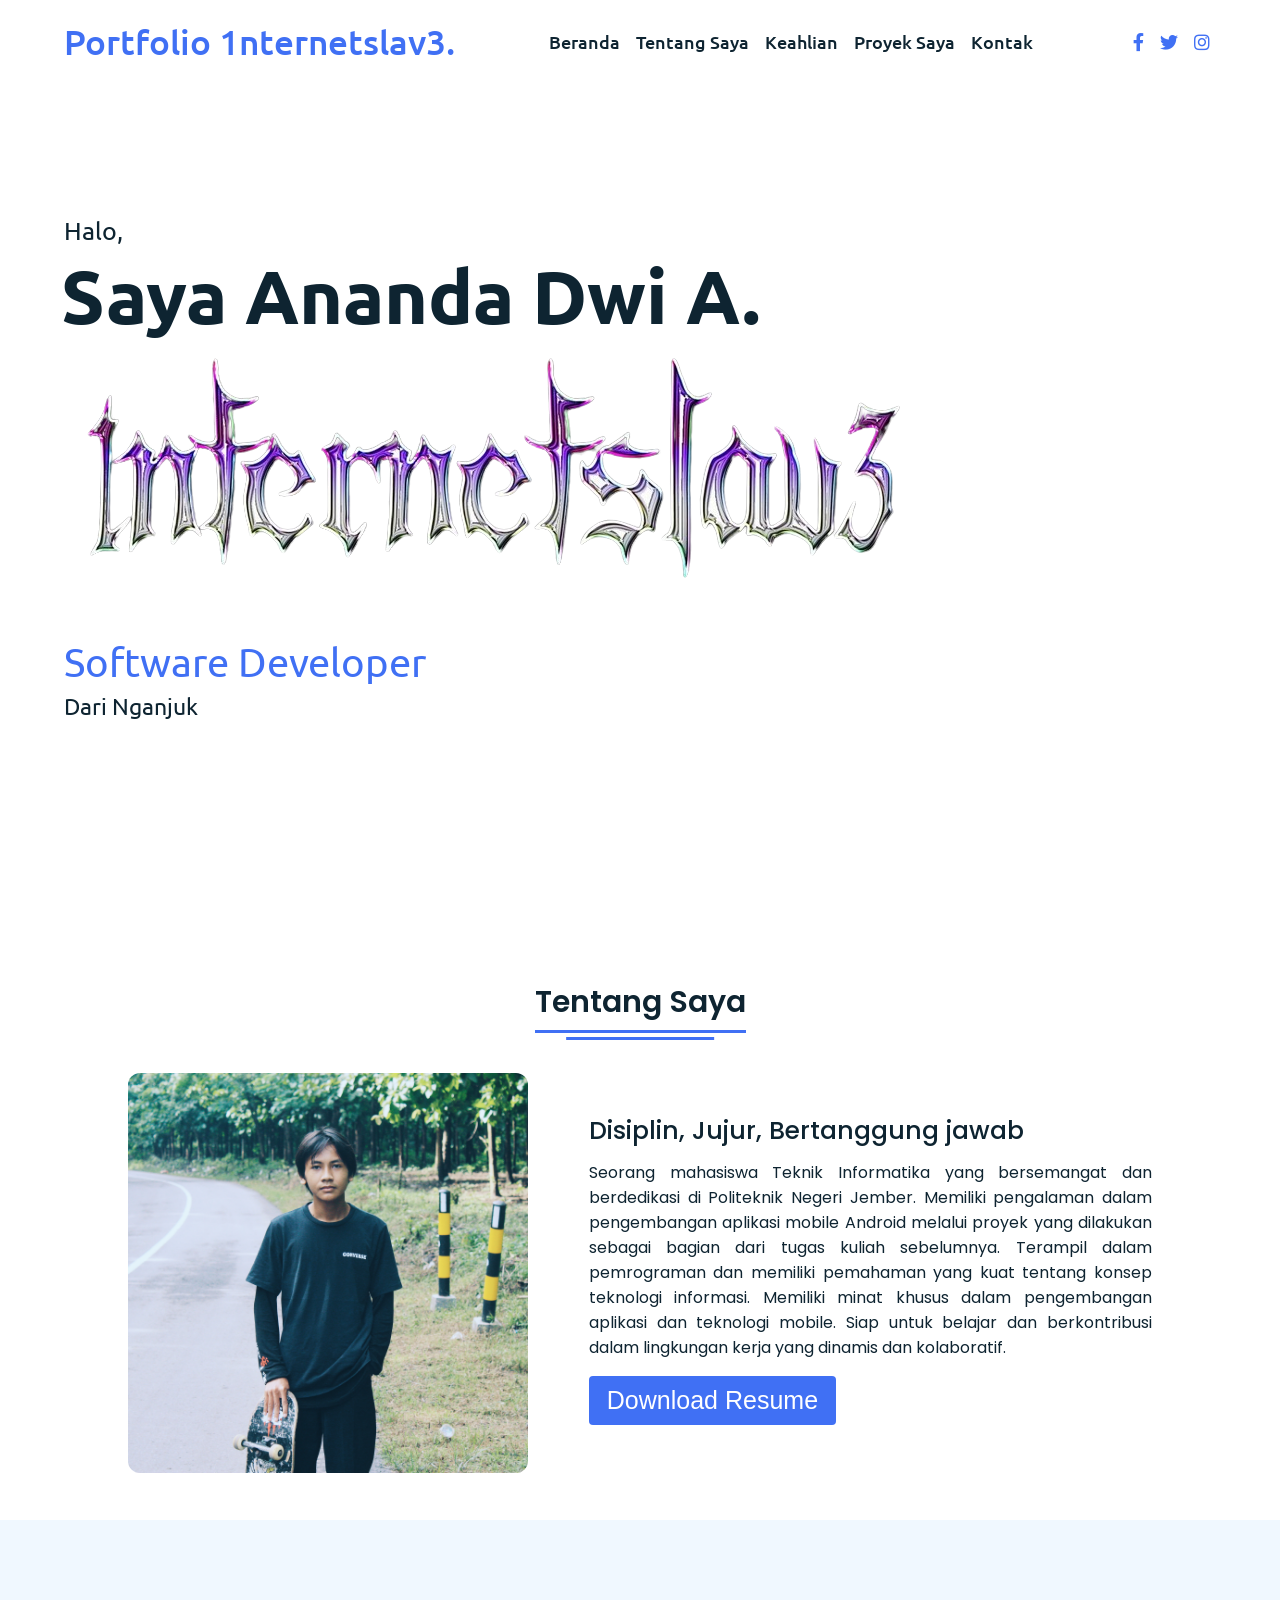
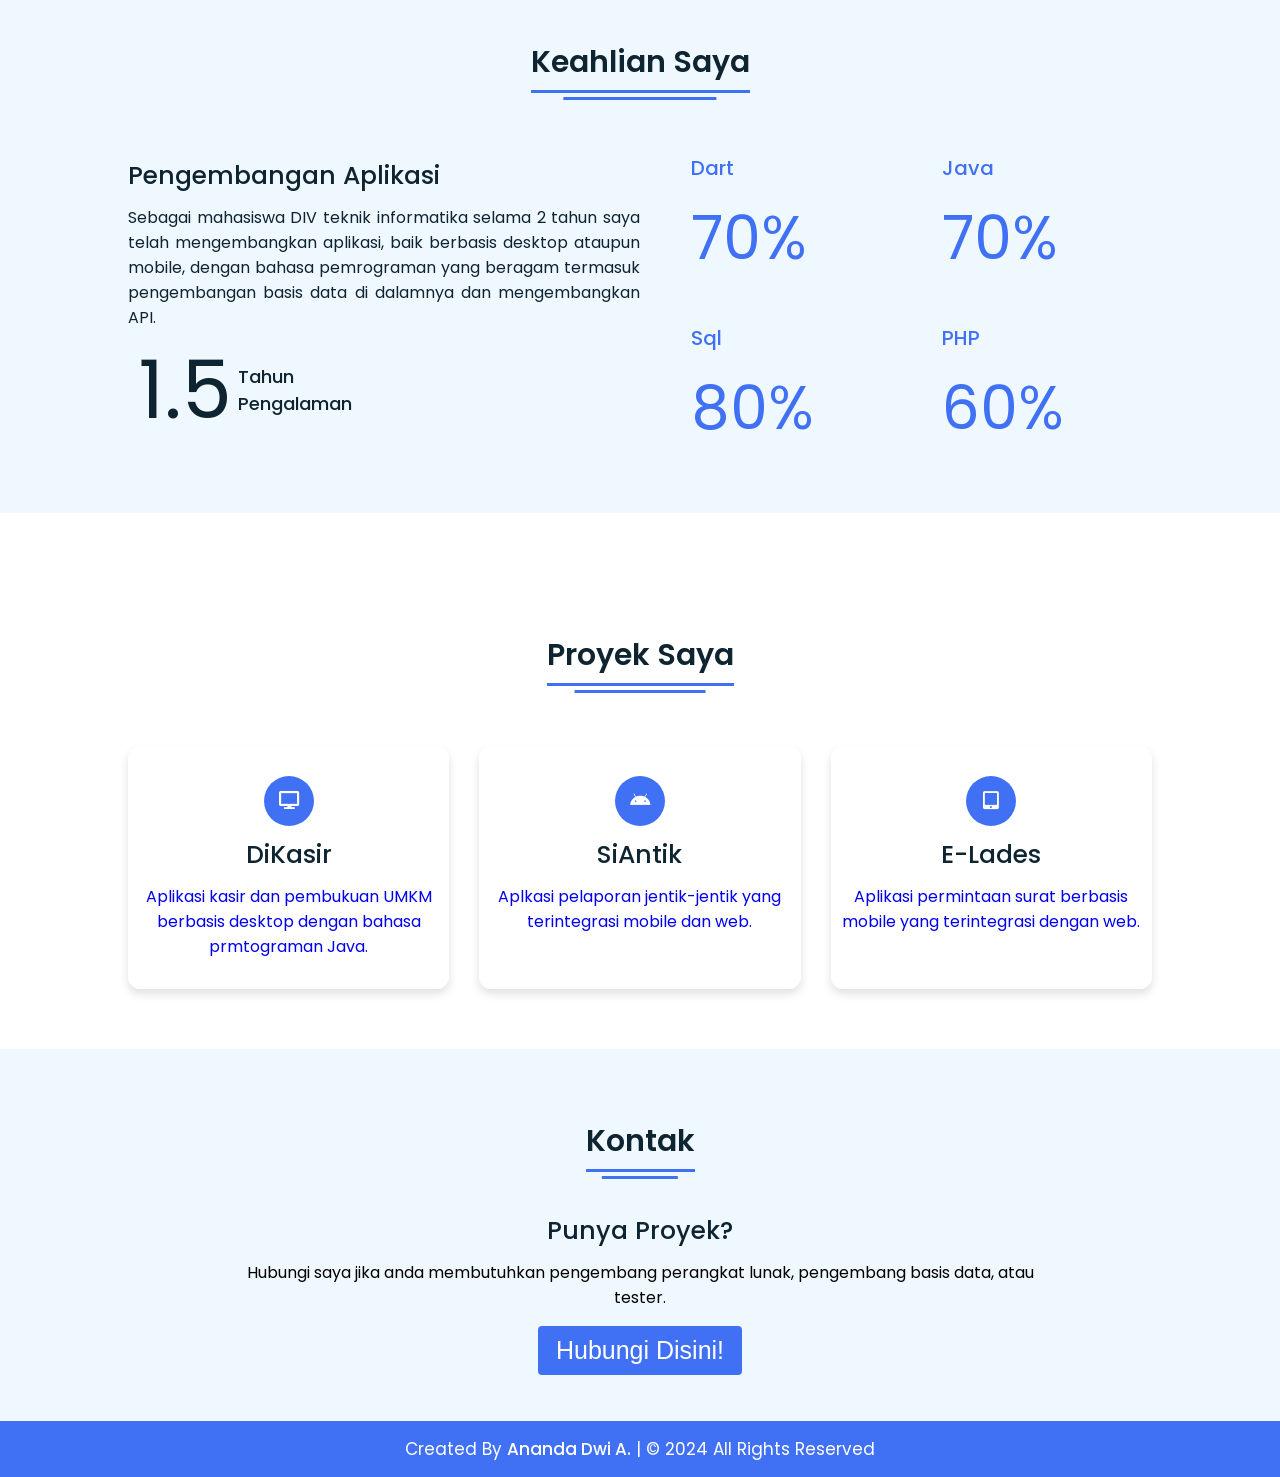
==== index.html @ 017b173c "commit awal" ====
<!DOCTYPE html>
<!-- Website - www.codingnepalweb.com -->
<html lang="en" dir="ltr">
  <head>
    <meta charset="UTF-8" />
    <title>Portofolio nanda</title>
    <link rel="stylesheet" href="style.css" />
    <!-- Fontawesome CDN Link -->
    <link
      rel="stylesheet"
      href="https://cdnjs.cloudflare.com/ajax/libs/font-awesome/5.15.2/css/all.min.css"
    />
    <meta name="viewport" content="width=device-width, initial-scale=1.0" />
  </head>
  <body>
    <!-- Move to up button -->
    <div class="scroll-button">
      <a href="#home"><i class="fas fa-arrow-up"></i></a>
    </div>
    <!-- navgaition menu -->
    <nav>
      <div class="navbar">
        <div class="logo"><a href="#">Portfolio 1nternetslav3.</a></div>
        <ul class="menu">
          <li><a href="#home">Beranda</a></li>
          <li><a href="#about">Tentang Saya</a></li>
          <li><a href="#skills">Keahlian</a></li>
          <li><a href="#services">Proyek Saya</a></li>
          <li><a href="#contact">Kontak</a></li>
          <div class="cancel-btn">
            <i class="fas fa-times"></i>
          </div>
        </ul>
        <div class="media-icons">
          <a href="https://www.facebook.com/profile.php?id=100012765873705"
            ><i class="fab fa-facebook-f"></i
          ></a>
          <a href="https://x.com/1nternetslav3?t=6X2FauKjSLf8XesK9tdbXQ&s=09"
            ><i class="fab fa-twitter"></i
          ></a>
          <a href="https://www.instagram.com/1nternetslav3/"
            ><i class="fab fa-instagram"></i
          ></a>
        </div>
      </div>
      <div class="menu-btn">
        <i class="fas fa-bars"></i>
      </div>
    </nav>

    <!-- Home Section Start -->
    <section class="home" id="home">
      <div class="home-content">
        <div class="text">
          <div class="text-one">Halo,</div>
          <div class="text-two">Saya Ananda Dwi A.</div>

          <div class="right1">
            <img src="logo.png" alt="" />
          </div>

          <div class="text-three">Software Developer</div>
          <div class="text-four">Dari Nganjuk</div>
        </div>
        <!-- <div class="button">
          <button><a href="#contact"></a> Kontak Saya</button>
        </div> -->
      </div>
    </section>

    <!-- About Section Start -->
    <section class="about" id="about">
      <div class="content">
        <div class="title"><span>Tentang Saya</span></div>
        <div class="about-details">
          <div class="left">
            <img src="foto.jpg" alt="" />
          </div>
          <div class="right">
            <div class="topic">Disiplin, Jujur, Bertanggung jawab</div>
            <p>
              Seorang mahasiswa Teknik Informatika yang bersemangat dan
              berdedikasi di Politeknik Negeri Jember. Memiliki pengalaman dalam
              pengembangan aplikasi mobile Android melalui proyek yang dilakukan
              sebagai bagian dari tugas kuliah sebelumnya. Terampil dalam
              pemrograman dan memiliki pemahaman yang kuat tentang konsep
              teknologi informasi. Memiliki minat khusus dalam pengembangan
              aplikasi dan teknologi mobile. Siap untuk belajar dan
              berkontribusi dalam lingkungan kerja yang dinamis dan kolaboratif.
            </p>
            <div class="button">
              <a href="https://drive.google.com/file/d/16pSQkwzEPmKwWg3TVnpODk_J-hw-pzIH/view?usp=drive_link" target="_blank"><button>Download Resume</button></a>
            </div>           
          </div>
        </div>
      </div>
    </section>

    <!-- My Skill Section Start -->
    <!-- Section Tag and Other Div will same where we need to put same CSS -->
    <section class="skills" id="skills">
      <div class="content">
        <div class="title"><span>Keahlian Saya</span></div>
        <div class="skills-details">
          <div class="text">
            <div class="topic">Pengembangan Aplikasi</div>
            <p>
              Sebagai mahasiswa DIV teknik informatika selama 2 tahun saya telah
              mengembangkan aplikasi, baik berbasis desktop ataupun mobile,
              dengan bahasa pemrograman yang beragam termasuk pengembangan basis
              data di dalamnya dan mengembangkan API.
            </p>
            <div class="experience">
              <div class="num">1.5</div>
              <div class="exp">
                Tahun <br />
                Pengalaman
              </div>
            </div>
          </div>
          <div class="boxes">
            <div class="box">
              <div class="topic">Dart</div>
              <div class="per">70%</div>
            </div>
            <div class="box">
              <div class="topic">Java</div>
              <div class="per">70%</div>
            </div>
            <div class="box">
              <div class="topic">Sql</div>
              <div class="per">80%</div>
            </div>
            <div class="box">
              <div class="topic">PHP</div>
              <div class="per">60%</div>
            </div>
          </div>
        </div>
      </div>
    </section>

    <!-- My Services Section Start -->
    <section class="services" id="services">
      <div class="content">
        <div class="title"><span>Proyek Saya</span></div>
        <div class="boxes">
          <div class="box">
            <a href="https://github.com/nand999/DiKasir" target="_blank">
            <div class="icon">
              <i class="fas fa-desktop"></i>
            </div>
            <div class="topic">DiKasir</div>
            <p>
              Aplikasi kasir dan pembukuan UMKM berbasis desktop dengan bahasa
              prmtograman Java.
            </p>
          </a>
          </div>
          <div class="box">
            <a href="https://github.com/nand999/SiAntik" target="_blank">
            <div class="icon">
              <i class="fab fa-android"></i>
            </div>
            <div class="topic">SiAntik</div>
            <p>
              Aplkasi pelaporan jentik-jentik yang terintegrasi mobile dan web.
            </p>
          </a>
          </div>
          <div class="box">
            <a href="https://github.com/nand999/Elades" target="_blank">
              <div class="icon">
                <i class="fas fa-tablet-alt"></i>
              </div>
              <div class="topic">E-Lades</div>
              <p>
                Aplikasi permintaan surat berbasis mobile yang terintegrasi dengan
                web.
              </p>
            </a>
          </div>
        </div>
      </div>
    </section>
    

    <!-- Contact Me section Start -->
    <section class="contact" id="contact">
      <div class="content">
        <div class="title"><span>Kontak</span></div>
        <div class="text">
          <div class="topic">Punya Proyek?</div>
          <p>
           Hubungi saya jika anda membutuhkan pengembang perangkat lunak, pengembang basis data, atau tester. 
          </p>
          <div class="button">
            <a href="https://wa.link/zq28gb" target="_blank"><button>Hubungi Disini!</button></a>
          </div>
          
        </div>
      </div>
    </section>

    <!-- Footer Section Start -->
    <footer>
      <div class="text">
        <span
          >Created By <a href="#">Ananda Dwi A.</a> | &#169; 2024 All Rights
          Reserved</span
        >
      </div>
    </footer>

    <script src="script.js"></script>
  </body>
</html>
---- style.css ----
/* Google Font CDN Link */
@import url('https://fonts.googleapis.com/css2?family=Poppins:wght@400;500;600;700&family=Ubuntu:wght@400;500;700&display=swap');
*{
  margin: 0;
  padding: 0;
  box-sizing: border-box;
  text-decoration: none;
  scroll-behavior: smooth;
}

/* Custom Scroll Bar CSS */
::-webkit-scrollbar {
    width: 10px;
}
::-webkit-scrollbar-track {
    background: #f1f1f1;
}
::-webkit-scrollbar-thumb {
    background: #6e93f7;
    border-radius: 12px;
    transition: all 0.3s ease;
}

::-webkit-scrollbar-thumb:hover {
    background: #4070f4;
}
/* navbar styling */
nav{
  position: fixed;
  width: 100%;
  padding: 20px 0;
  z-index: 998;
  transition: all 0.3s ease;
  font-family: 'Ubuntu', sans-serif;
}
nav.sticky{
  background: #4070f4;
  padding: 13px 0;
}
nav .navbar{
  width: 90%;
  display: flex;
  justify-content: space-between;
  align-items: center;
  margin: auto;
}
nav .navbar .logo a{
  font-weight: 500;
  font-size: 35px;
  color: #4070f4;
}
nav.sticky .navbar .logo a{
  color: #fff;
}
nav .navbar .menu{
  display: flex;
  position: relative;
}
nav .navbar .menu li{
  list-style: none;
  margin: 0 8px;
}
.navbar .menu a{
  font-size: 18px;
  font-weight: 500;
  color: #0E2431;
  padding: 6px 0;
  transition: all 0.4s ease;
}
.navbar .menu a:hover{
  color: #4070f4;
}
nav.sticky .menu a{
  color: #FFF;
}
nav.sticky .menu a:hover{
  color: #0E2431;
}
.navbar .media-icons a{
  color: #4070f4;
  font-size: 18px;
  margin: 0 6px;
}
nav.sticky .media-icons a{
  color: #FFF;
}

/* Side Navigation Menu Button CSS */
nav .menu-btn,
.navbar .menu .cancel-btn{
  position: absolute;
  color: #fff;
  right: 30px;
  top: 20px;
  font-size: 20px;
  cursor: pointer;
  transition: all 0.3s ease;
  display: none;
}
nav .menu-btn{
  color: #4070f4;
}
nav.sticky .menu-btn{
  color: #FFF;
}
.navbar .menu .menu-btn{
  color: #fff;
}

/* home section styling */
.home{
  height: 100vh;
  width: 100%;
  background: url("images/background.png") no-repeat;
  background-size: cover;
  background-position: center;
  background-attachment: fixed;
  font-family: 'Ubuntu', sans-serif;
}
.home .home-content{
  width: 90%;
  height: 100%;
  margin: auto;
  display: flex;
  flex-direction: column;
  justify-content: center;
}
.home .text-one{
  font-size: 25px;
  color: #0E2431;
}
.home .text-two{
  color: #0E2431;
  font-size: 75px;
  font-weight: 600;
  margin-left: -3px;
}
.home .text-three{
  font-size: 40px;
  margin: 5px 0;
  color: #4070f4;
}
.home .text-four{
  font-size: 23px;
  margin: 5px 0;
  color: #0E2431;
}
.home .button{
  margin: 14px 0;
}
.home .button button{
  outline: none;
  padding: 8px 16px;
  border-radius: 6px;
  font-size: 25px;
  font-weight: 400;
  background: #4070f4;
  color: #fff;
  cursor: pointer;
  border: 2px solid transparent;
  transition: all 0.4s ease;
}
.home .button button:hover{
  border-color: #4070f4;
  background-color: #fff;
  color: #4070f4;
}


/* About Section Styling */
/* Those Elements Where We Have Apply Same CSS,
 I'm Selecting Directly 'Section Tag' and 'Class'  */
section{
  padding-top: 40px;
}
section .content{
  width: 80%;
  margin: 40px auto;
  font-family: 'Poppins', sans-serif;
}
.about .about-details{
  display: flex;
  justify-content: space-between;
  align-items: center;
}
section .title{
  display: flex;
  justify-content: center;
  margin-bottom: 40px;
}
section .title span{
  color: #0E2431;
  font-size: 30px;
  font-weight: 600;
  position: relative;
  padding-bottom: 8px;
}
section .title span::before,
section .title span::after{
  content: '';
  position: absolute;
  height: 3px;
  width: 100%;
  background: #4070f4;
  left: 0;
  bottom: 0;
}
section .title span::after{
  bottom: -7px;
  width: 70%;
  left: 50%;
  transform: translateX(-50%);
}
.about .about-details .left{
  width: 45%;
}
.about .left img{
  height: 400px;
  width: 400px;
  object-fit: cover;
  border-radius: 12px;
}
.about-details .right{
  width: 55%;
}
section  .topic{
  color: #0E2431;
  font-size: 25px;
  font-weight: 500;
  margin-bottom: 10px;
}
.about-details .right p{
  text-align: justify;
  color: #0E2431;
}
section .button{
  margin: 16px 0;
}
section .button button{
  outline: none;
  padding: 8px 16px;
  border-radius: 4px;
  font-size: 25px;
  font-weight: 400;
  background: #4070f4;
  color: #fff;
  border: 2px solid transparent;
  cursor: pointer;
  transition: all 0.4s ease;
}
section .button button:hover{
  border-color: #4070f4;
  background-color: #fff;
  color: #4070f4;
}

 /* My Skills CSS */
 .skills{
   background: #F0F8FF;
 }
 .skills .content{
   padding: 40px 0;
 }
 .skills .skills-details{
   display: flex;
   justify-content: space-between;
   align-items: center;
 }
 .skills-details .text{
   width: 50%;
 }
 .skills-details p{
   color: #0E2431;
   text-align: justify;
 }
.skills .skills-details .experience{
  display: flex;
  align-items: center;
  margin: 0 10px;
}
.skills-details .experience .num{
  color: #0E2431;
  font-size: 80px;
}
.skills-details .experience .exp{
  color: #0E2431;
  margin-left: 20px;
  font-size: 18px;
  font-weight: 500;
  margin: 0 6px;
}
.skills-details .boxes{
  width: 45%;
  display: flex;
  flex-wrap: wrap;
  justify-content: space-between;
}
.skills-details .box{
  width: calc(100% / 2 - 20px);
  margin: 20px 0;
}
.skills-details .boxes .topic{
  font-size: 20px;
  color: #4070f4;
}
.skills-details .boxes .per{
  font-size: 60px;
  color: #4070f4;
}

/* My Services CSS */
.services .boxes{
  display: flex;
  flex-wrap: wrap;
  justify-content: space-between;
}
.services .boxes .box{
  margin: 20px 0;
  width: calc(100% / 3 - 20px);
  text-align: center;
  border-radius: 12px;
  padding: 30px 10px;
  box-shadow: 0 5px 10px rgba(0, 0, 0, 0.12);
  cursor: default;
  transition: all 0.4s ease;
}
.services .boxes .box:hover{
  background: #4070f4;
  color: #fff;
}
.services .boxes .box .icon{
  height: 50px;
  width: 50px;
  background: #4070f4;
  border-radius: 50%;
  text-align: center;
  line-height: 50px;
  font-size: 18px;
  color: #fff;
  margin: 0 auto 10px auto;
  transition: all 0.4s ease;
}
.boxes .box:hover .icon{
  background-color: #fff;
  color: #4070f4;
}
.services .boxes .box:hover .topic,
.services .boxes .box:hover p{
  color: #0E2431;
  transition: all 0.4s ease;
}
.services .boxes .box:hover .topic,
.services .boxes .box:hover p{
  color: #fff;
}
/* Contact Me CSS */
.contact{
  background: #F0F8FF;
}
.contact .content{
  margin: 0 auto;
  padding: 30px 0;
}
.contact .text{
  width: 80%;
  text-align: center;
  margin: auto;
}

/* Footer CSS */
footer{
  background: #4070f4;
  padding: 15px 0;
  text-align: center;
  font-family: 'Poppins', sans-serif;
}
footer .text span{
  font-size: 17px;
  font-weight: 400;
  color: #fff;
}
footer .text span a{
  font-weight: 500;
  color: #FFF;
}
footer .text span a:hover{
  text-decoration: underline;
}
/* Scroll TO Top Button CSS */
.scroll-button a{
  position: fixed;
  bottom: 20px;
  right: 20px;
  color: #fff;
  background: #4070f4;
  padding: 7px 12px;;
  font-size: 18px;
  border-radius: 6px;
  box-shadow: rgba(0, 0, 0, 0.15);
  display: none;
}

/* Responsive Media Query */
@media (max-width: 1190px) {
  section .content{
    width: 85%;
  }
}
@media (max-width: 1000px) {
  .about .about-details{
    justify-content: center;
    flex-direction: column;
  }
  .about .about-details .left{
    display: flex;
    justify-content: center;
    width: 100%;
  }
  .about-details .right{
    width: 90%;
    margin: 40px 0;
  }
  .services .boxes .box{
    margin: 20px 0;
    width: calc(100% / 2 - 20px);
  }
}
@media (max-width: 900px) {
  .about .left img{
    height: 350px;
    width: 350px;
  }
}

@media (max-width: 750px) {
  nav .navbar{
    width: 90%;
  }
  nav .navbar .menu{
    position: fixed;
    left: -100%;
    top: 0;
    background: #0E2431;
    height: 100vh;
    max-width: 400px;
    width: 100%;
    padding-top: 60px;
    flex-direction: column;
    align-items: center;
    transition: all 0.5s ease;
  }
  .navbar.active .menu{
    left: 0;
  }
  nav .navbar .menu a{
    font-size: 23px;
    display: block;
    color: #fff;
    margin: 10px 0;
  }
  nav.sticky .menu a:hover{
    color: #4070f4;
  }
  nav .navbar .media-icons{
    display: none;
  }
  nav .menu-btn,
  .navbar .menu .cancel-btn{
    display: block;
  }
  .home .text-two{
    font-size: 65px;
  }
  .home .text-three{
    font-size: 35px;
  }
  .skills .skills-details{
    align-items: center;
    justify-content: center;
    flex-direction: column;
  }
  .skills-details .text{
    width: 100%;
    margin-bottom: 50px;
  }
  .skills-details .boxes{
    justify-content: center;
    align-items: center;
    width: 100%;
  }
  .services .boxes .box{
    margin: 20px 0;
    width: 100%;
  }
  .contact .text{
    width: 100%;
}
}

@media (max-width: 500px){
  .home .text-two{
    font-size: 55px;
  }
  .home .text-three{
    font-size: 33px;
  }
  .skills-details .boxes .per{
    font-size: 50px;
    color: #4070f4;
  }
}
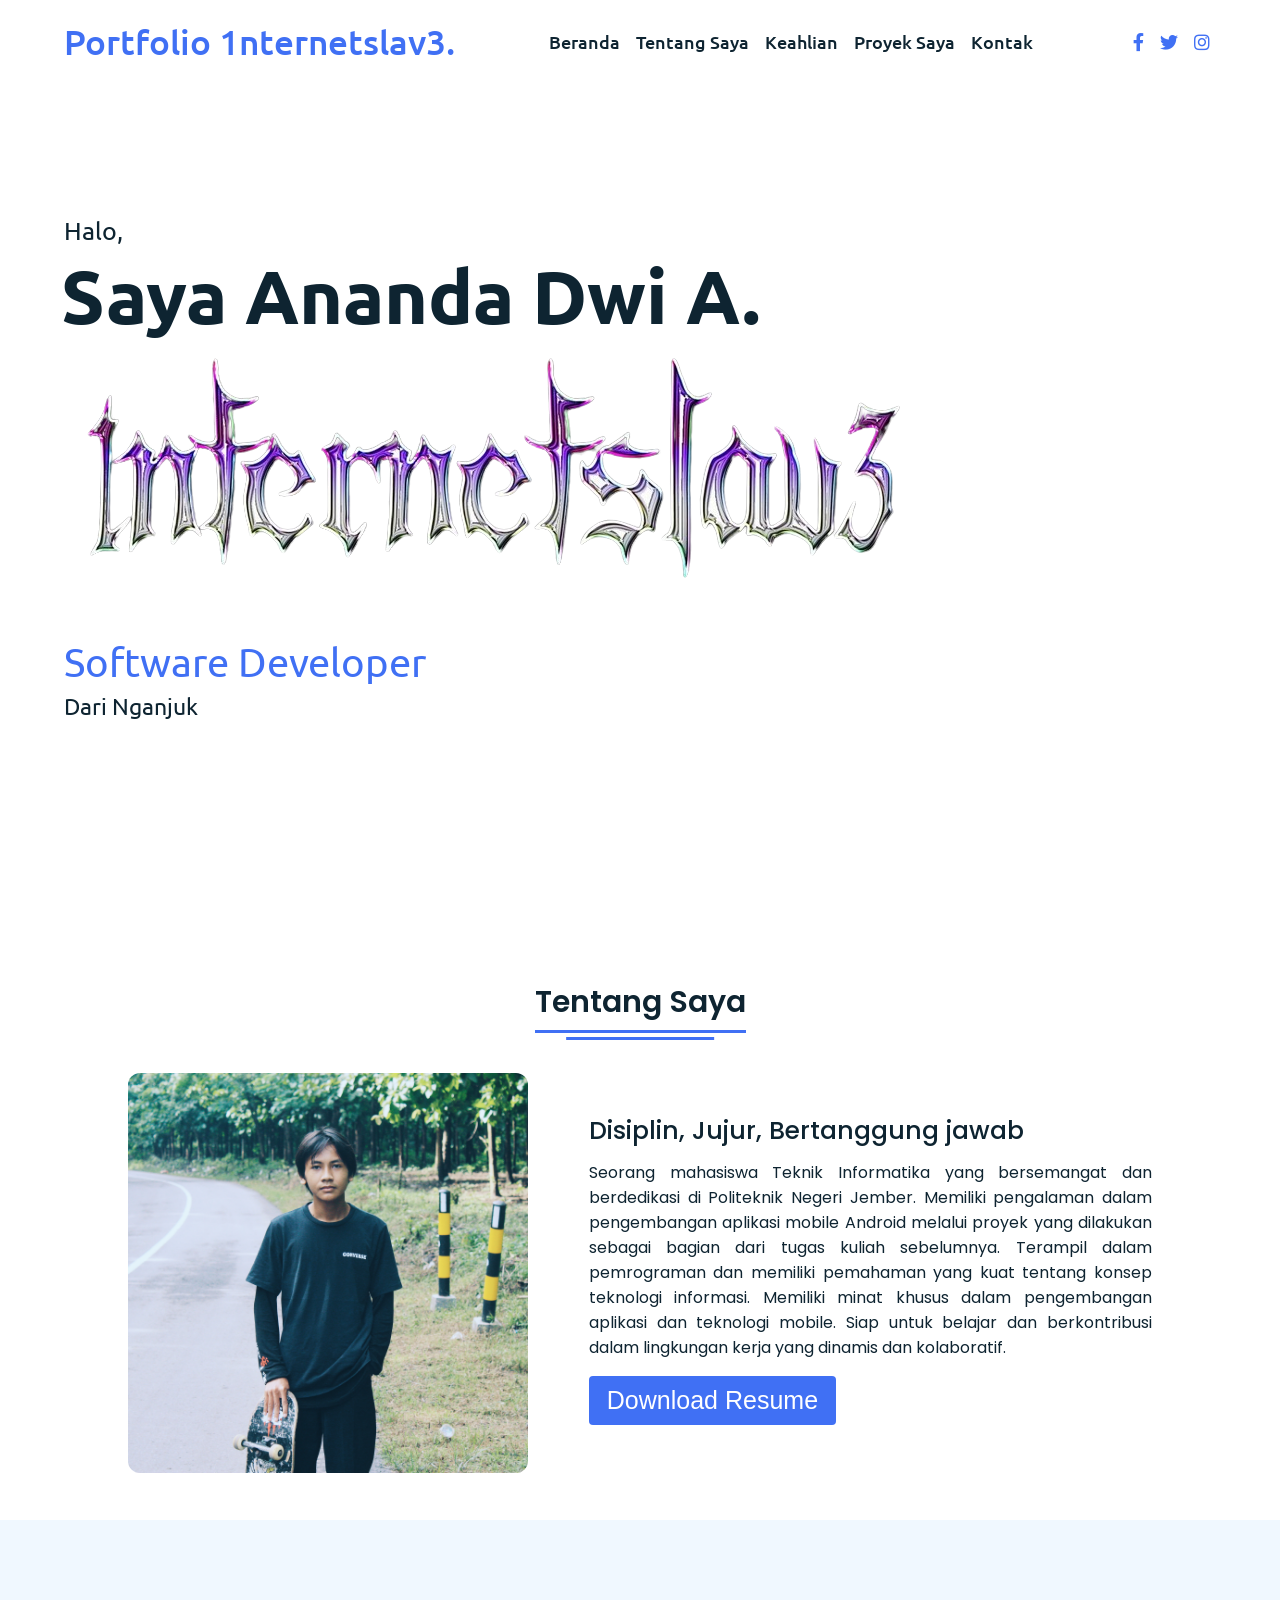
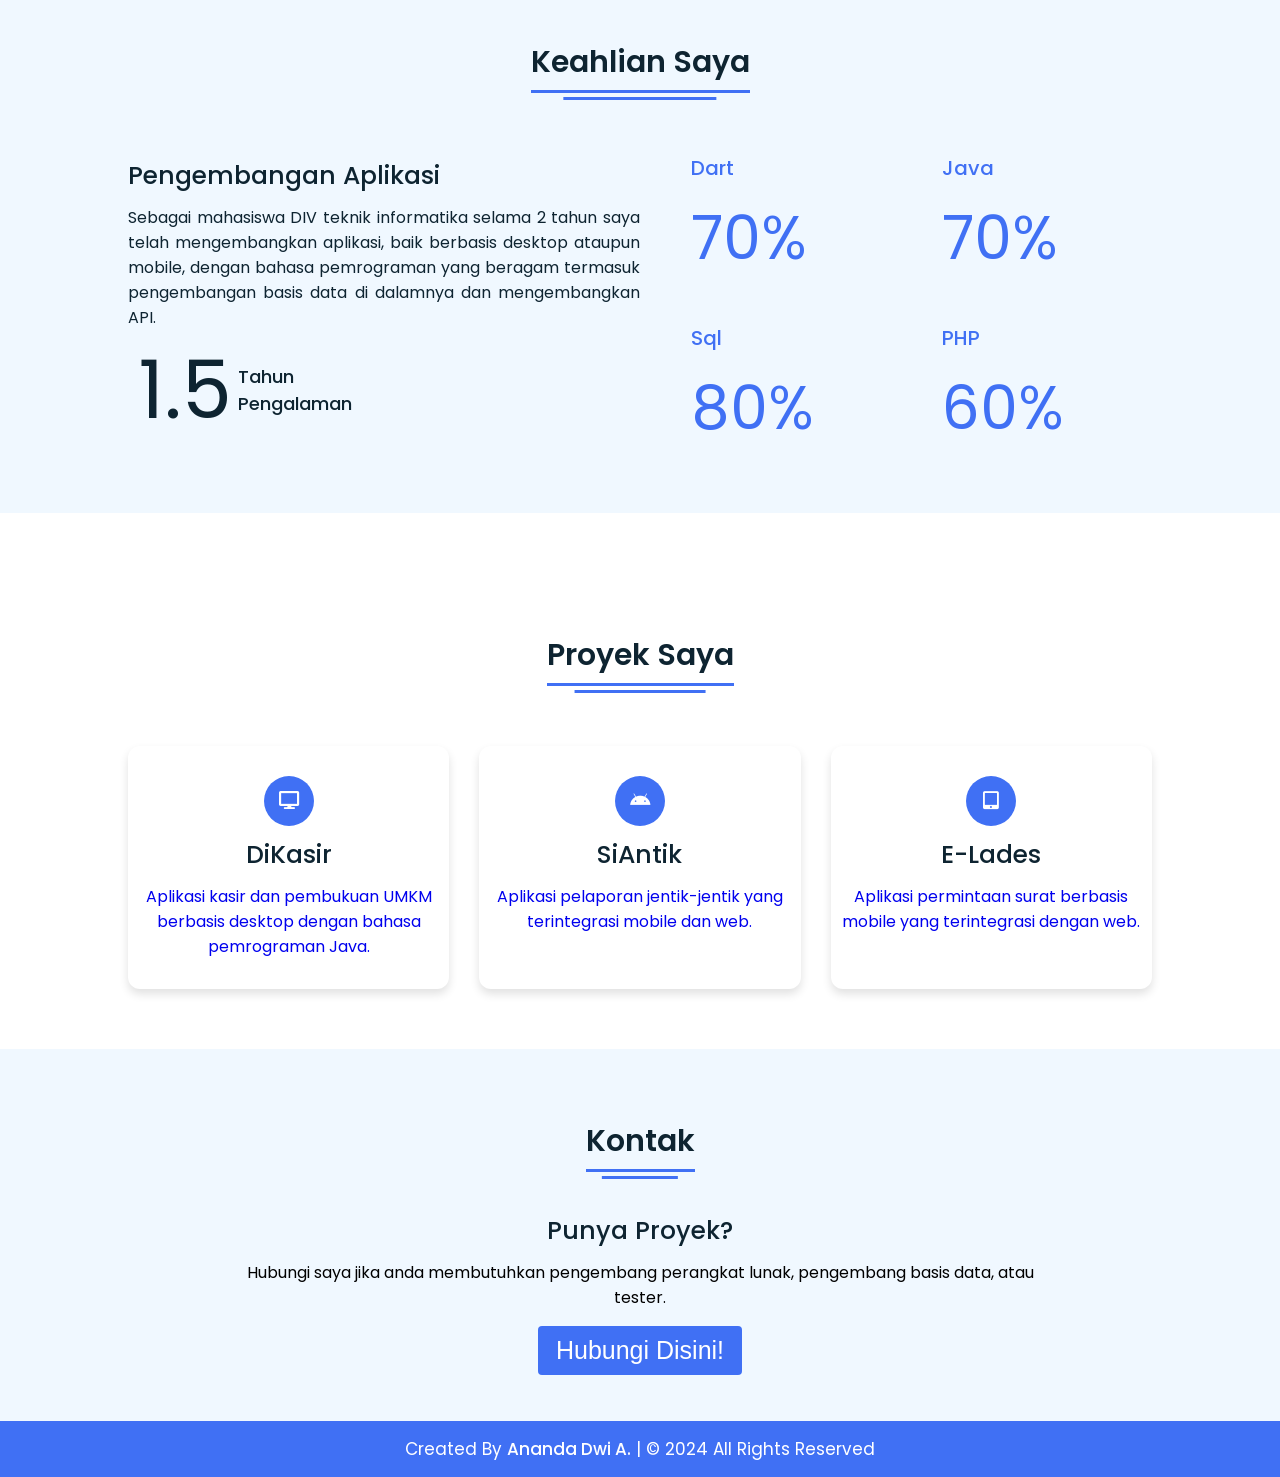
==== commit 422b3296: "revisi typo" ====
--- a/index.html
+++ b/index.html
@@ -11,6 +11,13 @@
       href="https://cdnjs.cloudflare.com/ajax/libs/font-awesome/5.15.2/css/all.min.css"
     />
     <meta name="viewport" content="width=device-width, initial-scale=1.0" />
+    <style>
+      /* Tambahkan properti CSS untuk membuat gambar responsif */
+      img {
+        max-width: 100%;
+        height: auto;
+      }
+    </style>
   </head>
   <body>
     <!-- Move to up button -->
@@ -153,7 +160,7 @@
             <div class="topic">DiKasir</div>
             <p>
               Aplikasi kasir dan pembukuan UMKM berbasis desktop dengan bahasa
-              prmtograman Java.
+              pemrograman Java.
             </p>
           </a>
           </div>
@@ -164,7 +171,7 @@
             </div>
             <div class="topic">SiAntik</div>
             <p>
-              Aplkasi pelaporan jentik-jentik yang terintegrasi mobile dan web.
+              Aplikasi pelaporan jentik-jentik yang terintegrasi mobile dan web.
             </p>
           </a>
           </div>
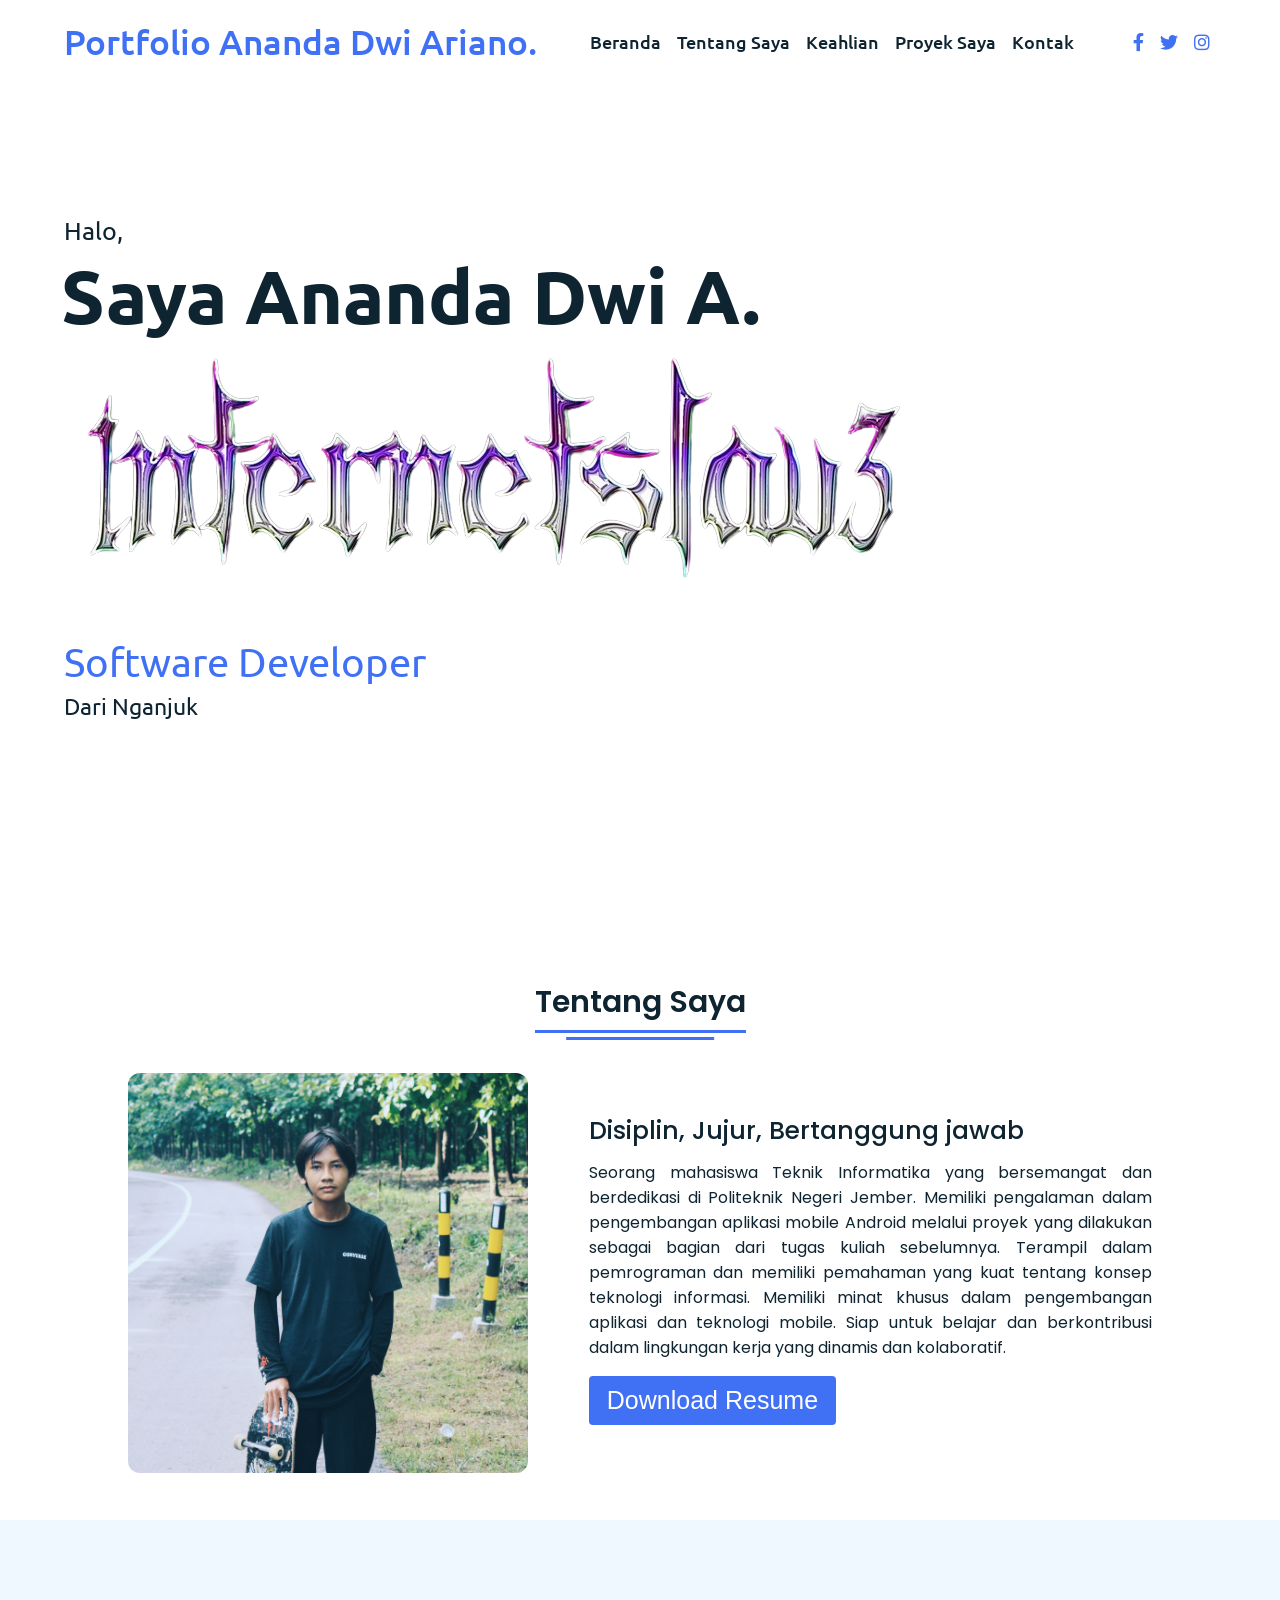
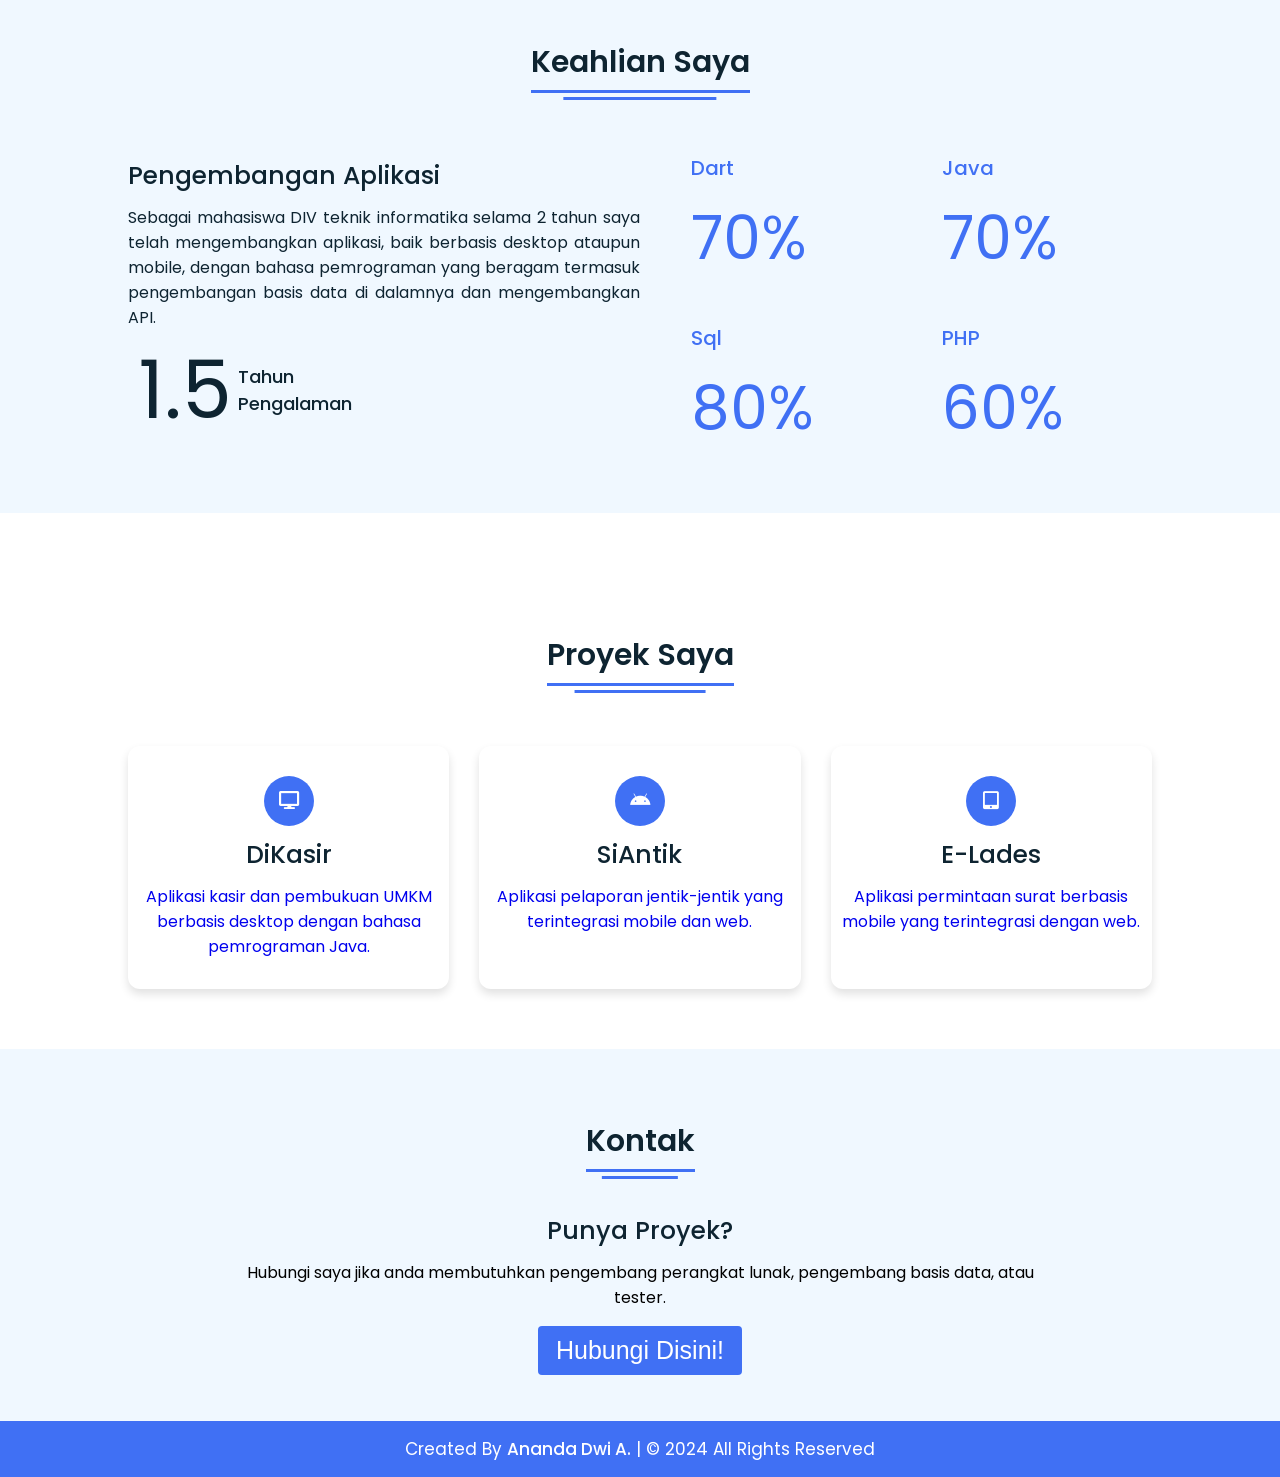
==== commit 5c035675: "Update index.html" ====
--- a/index.html
+++ b/index.html
@@ -27,7 +27,7 @@
     <!-- navgaition menu -->
     <nav>
       <div class="navbar">
-        <div class="logo"><a href="#">Portfolio 1nternetslav3.</a></div>
+        <div class="logo"><a href="#">Portfolio Ananda Dwi Ariano.</a></div>
         <ul class="menu">
           <li><a href="#home">Beranda</a></li>
           <li><a href="#about">Tentang Saya</a></li>
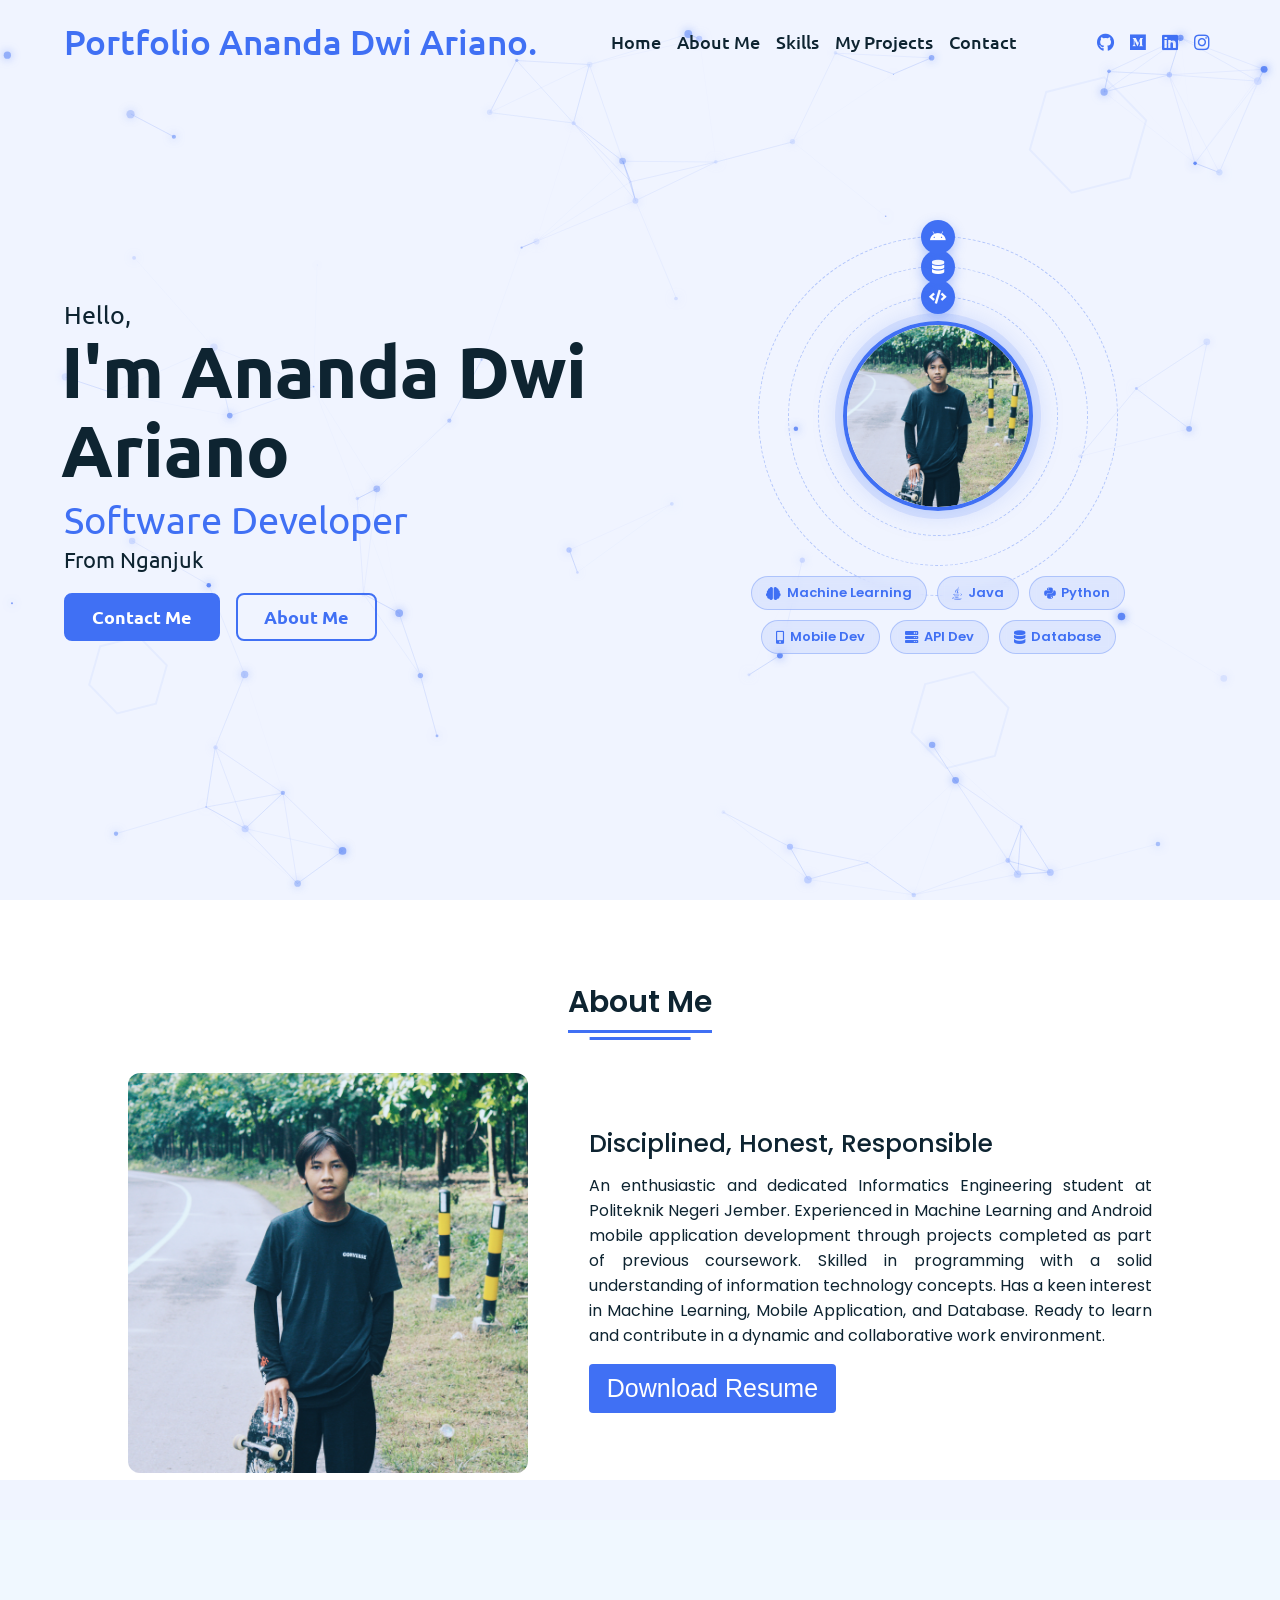
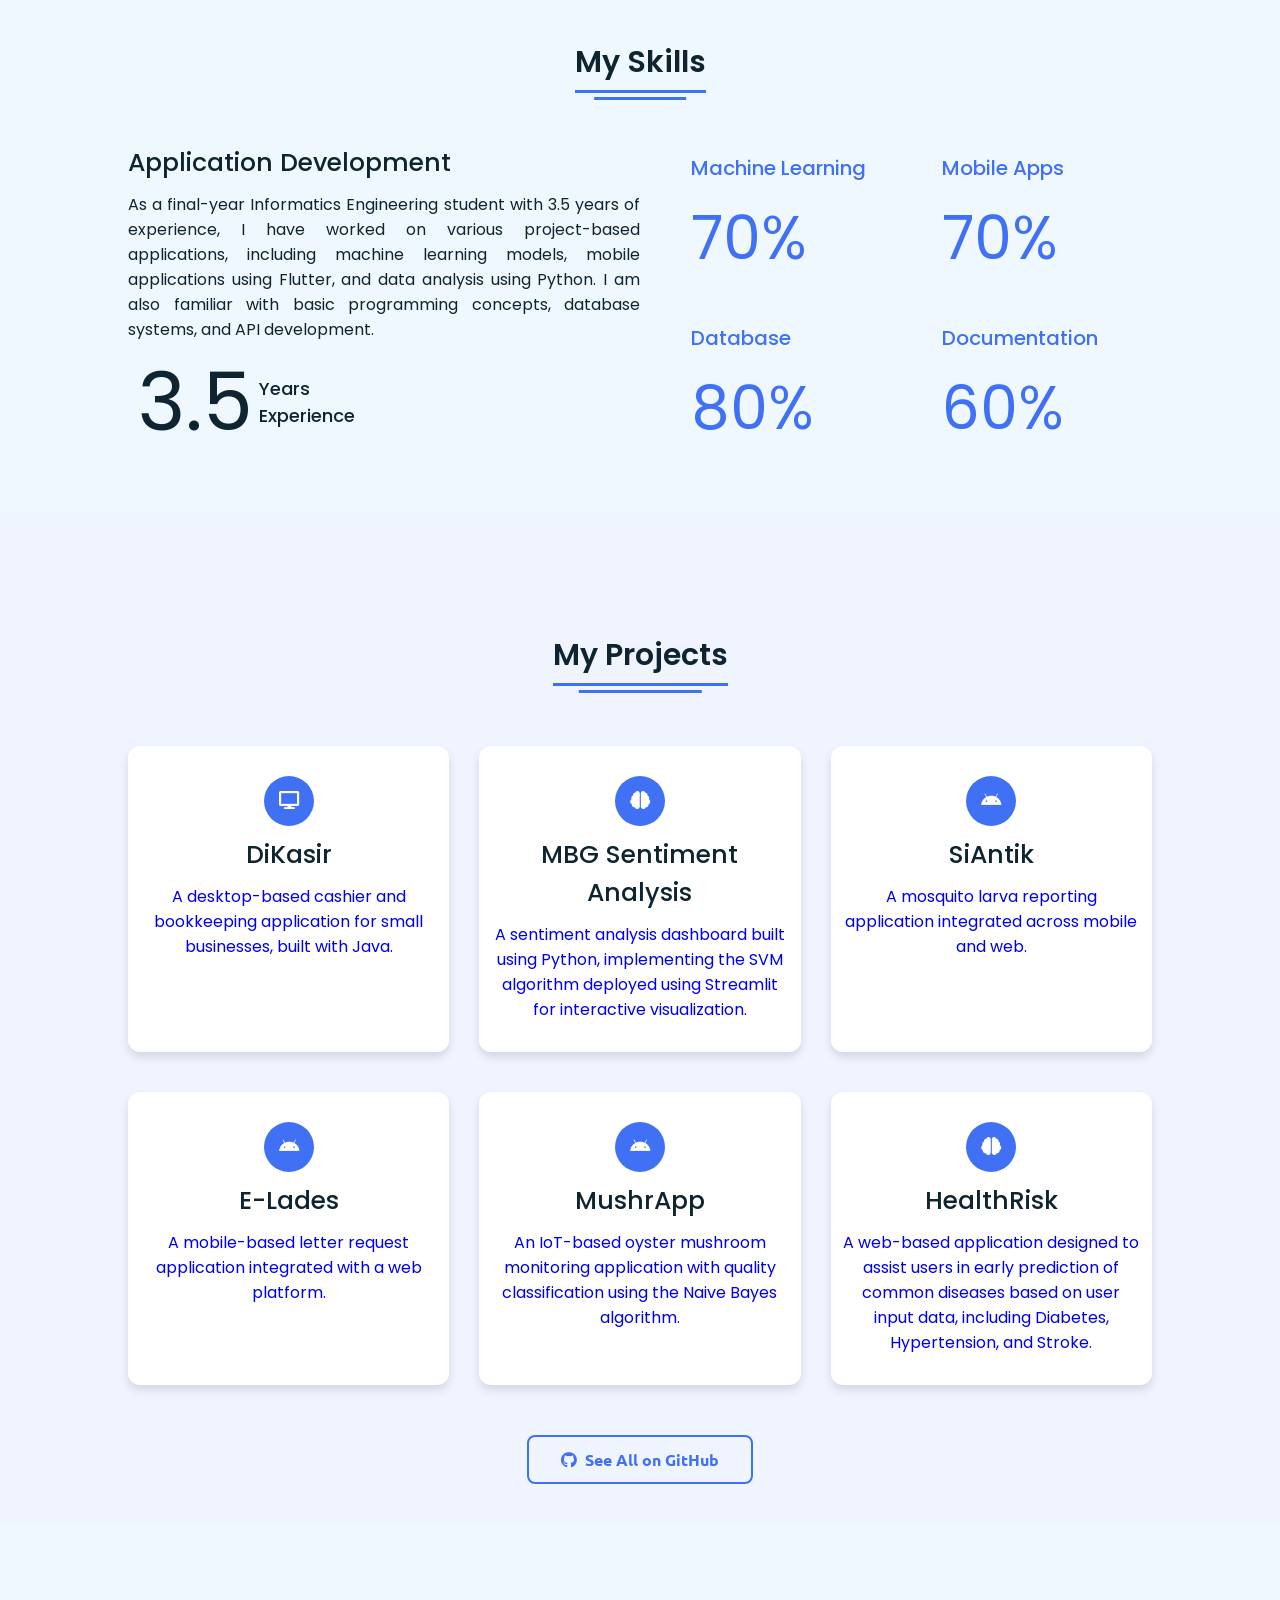
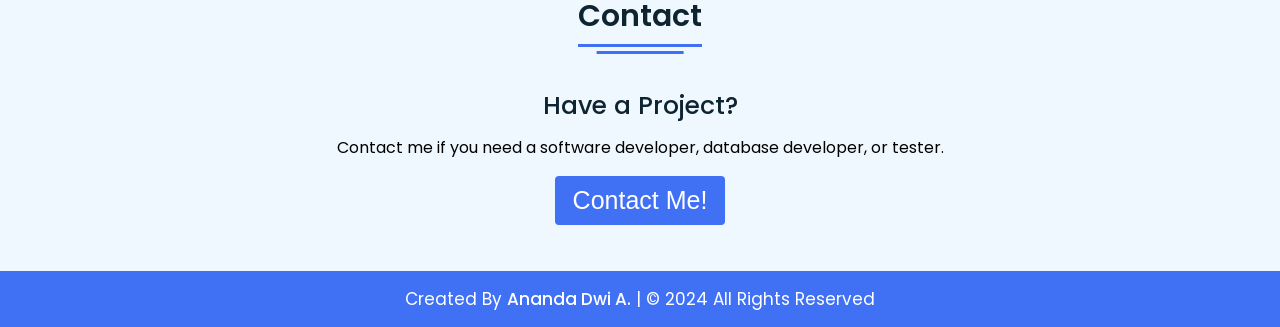
==== commit 52d5ecc7: "update" ====
--- a/index.html
+++ b/index.html
@@ -1,9 +1,8 @@
 <!DOCTYPE html>
-<!-- Website - www.codingnepalweb.com -->
 <html lang="en" dir="ltr">
   <head>
     <meta charset="UTF-8" />
-    <title>Portofolio nanda</title>
+    <title>Portfolio Ananda Dwi Ariano</title>
     <link rel="stylesheet" href="style.css" />
     <!-- Fontawesome CDN Link -->
     <link
@@ -20,6 +19,8 @@
     </style>
   </head>
   <body>
+    <!-- Global Background Canvas -->
+    <canvas id="home-canvas"></canvas>
     <!-- Move to up button -->
     <div class="scroll-button">
       <a href="#home"><i class="fas fa-arrow-up"></i></a>
@@ -29,21 +30,24 @@
       <div class="navbar">
         <div class="logo"><a href="#">Portfolio Ananda Dwi Ariano.</a></div>
         <ul class="menu">
-          <li><a href="#home">Beranda</a></li>
-          <li><a href="#about">Tentang Saya</a></li>
-          <li><a href="#skills">Keahlian</a></li>
-          <li><a href="#services">Proyek Saya</a></li>
-          <li><a href="#contact">Kontak</a></li>
+          <li><a href="#home">Home</a></li>
+          <li><a href="#about">About Me</a></li>
+          <li><a href="#skills">Skills</a></li>
+          <li><a href="#services">My Projects</a></li>
+          <li><a href="#contact">Contact</a></li>
           <div class="cancel-btn">
             <i class="fas fa-times"></i>
           </div>
         </ul>
         <div class="media-icons">
-          <a href="https://www.facebook.com/profile.php?id=100012765873705"
-            ><i class="fab fa-facebook-f"></i
-          ></a>
-          <a href="https://x.com/1nternetslav3?t=6X2FauKjSLf8XesK9tdbXQ&s=09"
-            ><i class="fab fa-twitter"></i
+          <a href="https://github.com/nand999"
+            ><i class="fab fa-github"></i
+          ></a>
+           <a href="https://medium.com/@arianoananda"
+            ><i class="fab fa-medium"></i
+          ></a>
+          <a href="https://www.linkedin.com/in/ananda-dwi-ariano-185373191/"
+            ><i class="fab fa-linkedin"></i
           ></a>
           <a href="https://www.instagram.com/1nternetslav3/"
             ><i class="fab fa-instagram"></i
@@ -59,41 +63,54 @@
     <section class="home" id="home">
       <div class="home-content">
         <div class="text">
-          <div class="text-one">Halo,</div>
-          <div class="text-two">Saya Ananda Dwi A.</div>
-
-          <div class="right1">
-            <img src="logo.png" alt="" />
-          </div>
-
+          <div class="text-one">Hello,</div>
+          <div class="text-two">I'm Ananda Dwi Ariano</div>
           <div class="text-three">Software Developer</div>
-          <div class="text-four">Dari Nganjuk</div>
-        </div>
-        <!-- <div class="button">
-          <button><a href="#contact"></a> Kontak Saya</button>
-        </div> -->
+          <div class="text-four">From Nganjuk</div>
+          <div class="home-cta">
+            <a href="#contact"><button class="btn-primary">Contact Me</button></a>
+            <a href="#about"><button class="btn-outline">About Me</button></a>
+          </div>
+        </div>
+        <!-- Right Side Visual -->
+        <div class="home-visual">
+          <div class="profile-wrapper">
+            <div class="orbit orbit-1"><span class="orbit-icon"><i class="fas fa-code"></i></span></div>
+            <div class="orbit orbit-2"><span class="orbit-icon"><i class="fas fa-database"></i></span></div>
+            <div class="orbit orbit-3"><span class="orbit-icon"><i class="fab fa-android"></i></span></div>
+            <div class="profile-img-ring">
+              <img src="foto.jpg" alt="Ananda Dwi A." class="profile-img" />
+            </div>
+          </div>
+          <div class="skill-chips">
+            <span class="chip"><i class="fas fa-brain"></i> Machine Learning</span>
+            <span class="chip"><i class="fab fa-java"></i> Java</span>
+            <span class="chip"><i class="fab fa-python"></i> Python</span>
+            <span class="chip"><i class="fas fa-mobile-alt"></i> Mobile Dev</span>
+            <span class="chip"><i class="fas fa-server"></i> API Dev</span>
+            <span class="chip"><i class="fas fa-database"></i> Database</span>
+          </div>
+        </div>
       </div>
     </section>
 
     <!-- About Section Start -->
     <section class="about" id="about">
       <div class="content">
-        <div class="title"><span>Tentang Saya</span></div>
+        <div class="title"><span>About Me</span></div>
         <div class="about-details">
           <div class="left">
             <img src="foto.jpg" alt="" />
           </div>
           <div class="right">
-            <div class="topic">Disiplin, Jujur, Bertanggung jawab</div>
-            <p>
-              Seorang mahasiswa Teknik Informatika yang bersemangat dan
-              berdedikasi di Politeknik Negeri Jember. Memiliki pengalaman dalam
-              pengembangan aplikasi mobile Android melalui proyek yang dilakukan
-              sebagai bagian dari tugas kuliah sebelumnya. Terampil dalam
-              pemrograman dan memiliki pemahaman yang kuat tentang konsep
-              teknologi informasi. Memiliki minat khusus dalam pengembangan
-              aplikasi dan teknologi mobile. Siap untuk belajar dan
-              berkontribusi dalam lingkungan kerja yang dinamis dan kolaboratif.
+            <div class="topic">Disciplined, Honest, Responsible</div>
+            <p>
+              An enthusiastic and dedicated Informatics Engineering student at
+              Politeknik Negeri Jember. Experienced in Machine Learning and Android mobile application
+              development through projects completed as part of previous coursework.
+              Skilled in programming with a solid understanding of information
+              technology concepts. Has a keen interest in Machine Learning, Mobile Application, and Database. Ready to learn and contribute in a dynamic
+              and collaborative work environment.
             </p>
             <div class="button">
               <a href="https://drive.google.com/file/d/16pSQkwzEPmKwWg3TVnpODk_J-hw-pzIH/view?usp=drive_link" target="_blank"><button>Download Resume</button></a>
@@ -107,39 +124,39 @@
     <!-- Section Tag and Other Div will same where we need to put same CSS -->
     <section class="skills" id="skills">
       <div class="content">
-        <div class="title"><span>Keahlian Saya</span></div>
+        <div class="title"><span>My Skills</span></div>
         <div class="skills-details">
           <div class="text">
-            <div class="topic">Pengembangan Aplikasi</div>
-            <p>
-              Sebagai mahasiswa DIV teknik informatika selama 2 tahun saya telah
-              mengembangkan aplikasi, baik berbasis desktop ataupun mobile,
-              dengan bahasa pemrograman yang beragam termasuk pengembangan basis
-              data di dalamnya dan mengembangkan API.
+            <div class="topic">Application Development</div>
+            <p>
+              As a final-year Informatics Engineering student with 3.5 years of experience,
+              I have worked on various project-based applications, including machine learning models,
+              mobile applications using Flutter, and data analysis using Python.
+              I am also familiar with basic programming concepts, database systems, and API development.
             </p>
             <div class="experience">
-              <div class="num">1.5</div>
+              <div class="num">3.5</div>
               <div class="exp">
-                Tahun <br />
-                Pengalaman
+                Years <br />
+                Experience
               </div>
             </div>
           </div>
           <div class="boxes">
             <div class="box">
-              <div class="topic">Dart</div>
+              <div class="topic">Machine Learning</div>
               <div class="per">70%</div>
             </div>
             <div class="box">
-              <div class="topic">Java</div>
+              <div class="topic">Mobile Apps</div>
               <div class="per">70%</div>
             </div>
             <div class="box">
-              <div class="topic">Sql</div>
+              <div class="topic">Database</div>
               <div class="per">80%</div>
             </div>
             <div class="box">
-              <div class="topic">PHP</div>
+              <div class="topic">Documentation</div>
               <div class="per">60%</div>
             </div>
           </div>
@@ -150,7 +167,7 @@
     <!-- My Services Section Start -->
     <section class="services" id="services">
       <div class="content">
-        <div class="title"><span>Proyek Saya</span></div>
+        <div class="title"><span>My Projects</span></div>
         <div class="boxes">
           <div class="box">
             <a href="https://github.com/nand999/DiKasir" target="_blank">
@@ -159,10 +176,21 @@
             </div>
             <div class="topic">DiKasir</div>
             <p>
-              Aplikasi kasir dan pembukuan UMKM berbasis desktop dengan bahasa
-              pemrograman Java.
+              A desktop-based cashier and bookkeeping application for small
+              businesses, built with Java.
             </p>
           </a>
+          </div>
+                    <div class="box">
+            <a href="https://github.com/nand999/analisis_sentimen_mbg" target="_blank">
+              <div class="icon">
+                <i class="fas fa-brain"></i>
+              </div>
+              <div class="topic">MBG Sentiment Analysis</div>
+              <p>
+                A sentiment analysis dashboard built using Python, implementing the SVM algorithm deployed using Streamlit for interactive visualization.
+              </p>
+            </a>
           </div>
           <div class="box">
             <a href="https://github.com/nand999/SiAntik" target="_blank">
@@ -171,22 +199,52 @@
             </div>
             <div class="topic">SiAntik</div>
             <p>
-              Aplikasi pelaporan jentik-jentik yang terintegrasi mobile dan web.
+              A mosquito larva reporting application integrated across mobile and web.
             </p>
           </a>
           </div>
           <div class="box">
             <a href="https://github.com/nand999/Elades" target="_blank">
               <div class="icon">
-                <i class="fas fa-tablet-alt"></i>
+                <i class="fab fa-android"></i>
               </div>
               <div class="topic">E-Lades</div>
               <p>
-                Aplikasi permintaan surat berbasis mobile yang terintegrasi dengan
-                web.
-              </p>
-            </a>
-          </div>
+                A mobile-based letter request application integrated with
+                a web platform.
+              </p>
+            </a>
+          </div>
+          <div class="box">
+            <a href="https://github.com/nand999/MushrApp" target="_blank">
+              <div class="icon">
+                <i class="fab fa-android"></i>
+              </div>
+              <div class="topic">MushrApp</div>
+              <p>
+                An IoT-based oyster mushroom monitoring application with quality classification using the Naive Bayes algorithm.
+              </p>
+            </a>
+          </div>
+          <div class="box">
+            <a href="https://github.com/nand999/HealthRisk" target="_blank">
+              <div class="icon">
+                <i class="fas fa-brain"></i>
+              </div>
+              <div class="topic">HealthRisk</div>
+              <p>
+                A web-based application designed to assist users in early prediction of common diseases based on user input data, including Diabetes, Hypertension, and Stroke.
+              </p>
+            </a>
+          </div>
+          <!-- Add more project cards below by copying the block above -->
+
+        </div>
+        <!-- See All Button -->
+        <div class="see-all-btn">
+          <a href="https://github.com/nand999" target="_blank">
+            <button><i class="fab fa-github"></i> See All on GitHub</button>
+          </a>
         </div>
       </div>
     </section>
@@ -195,14 +253,14 @@
     <!-- Contact Me section Start -->
     <section class="contact" id="contact">
       <div class="content">
-        <div class="title"><span>Kontak</span></div>
+        <div class="title"><span>Contact</span></div>
         <div class="text">
-          <div class="topic">Punya Proyek?</div>
+          <div class="topic">Have a Project?</div>
           <p>
-           Hubungi saya jika anda membutuhkan pengembang perangkat lunak, pengembang basis data, atau tester. 
+            Contact me if you need a software developer, database developer, or tester.
           </p>
           <div class="button">
-            <a href="https://wa.link/zq28gb" target="_blank"><button>Hubungi Disini!</button></a>
+            <a href="https://wa.link/zq28gb" target="_blank"><button>Contact Me!</button></a>
           </div>
           
         </div>
--- a/style.css
+++ b/style.css
@@ -7,6 +7,9 @@
   text-decoration: none;
   scroll-behavior: smooth;
 }
+body{
+  background: #f0f4ff;
+}
 
 /* Custom Scroll Bar CSS */
 ::-webkit-scrollbar {
@@ -107,23 +110,40 @@
   color: #fff;
 }
 
-/* home section styling */
+/* ============ Global Canvas ============ */
+#home-canvas{
+  position: fixed;
+  top: 0;
+  left: 0;
+  width: 100%;
+  height: 100%;
+  z-index: -1;
+  pointer-events: none;
+}
+
+/* ============ Home Section ============ */
 .home{
   height: 100vh;
   width: 100%;
-  background: url("images/background.png") no-repeat;
-  background-size: cover;
-  background-position: center;
-  background-attachment: fixed;
+  background: transparent;
   font-family: 'Ubuntu', sans-serif;
+  position: relative;
 }
 .home .home-content{
+  position: relative;
+  z-index: 1;
   width: 90%;
   height: 100%;
   margin: auto;
   display: flex;
-  flex-direction: column;
-  justify-content: center;
+  flex-direction: row;
+  align-items: center;
+  justify-content: space-between;
+  gap: 40px;
+}
+/* Left: text block */
+.home .text{
+  flex: 1;
 }
 .home .text-one{
   font-size: 25px;
@@ -131,20 +151,181 @@
 }
 .home .text-two{
   color: #0E2431;
-  font-size: 75px;
+  font-size: 72px;
   font-weight: 600;
   margin-left: -3px;
+  line-height: 1.1;
 }
 .home .text-three{
-  font-size: 40px;
-  margin: 5px 0;
+  font-size: 38px;
+  margin: 8px 0 4px;
   color: #4070f4;
 }
 .home .text-four{
-  font-size: 23px;
-  margin: 5px 0;
-  color: #0E2431;
-}
+  font-size: 22px;
+  margin: 4px 0 20px;
+  color: #0E2431;
+}
+/* CTA Buttons */
+.home-cta{
+  display: flex;
+  gap: 16px;
+  margin-top: 10px;
+  flex-wrap: wrap;
+}
+.btn-primary{
+  outline: none;
+  padding: 10px 26px;
+  border-radius: 8px;
+  font-size: 18px;
+  font-weight: 600;
+  background: #4070f4;
+  color: #fff;
+  cursor: pointer;
+  border: 2px solid #4070f4;
+  transition: all 0.35s ease;
+  font-family: 'Ubuntu', sans-serif;
+}
+.btn-primary:hover{
+  background: transparent;
+  color: #4070f4;
+}
+.btn-outline{
+  outline: none;
+  padding: 10px 26px;
+  border-radius: 8px;
+  font-size: 18px;
+  font-weight: 600;
+  background: transparent;
+  color: #4070f4;
+  cursor: pointer;
+  border: 2px solid #4070f4;
+  transition: all 0.35s ease;
+  font-family: 'Ubuntu', sans-serif;
+}
+.btn-outline:hover{
+  background: #4070f4;
+  color: #fff;
+}
+
+/* ============ Right side: profile visual ============ */
+.home-visual{
+  flex: 1;
+  display: flex;
+  flex-direction: column;
+  align-items: center;
+  justify-content: center;
+  gap: 30px;
+}
+/* Profile orbits wrapper */
+.profile-wrapper{
+  position: relative;
+  width: 260px;
+  height: 260px;
+  display: flex;
+  align-items: center;
+  justify-content: center;
+}
+/* Glowing profile image ring */
+.profile-img-ring{
+  width: 190px;
+  height: 190px;
+  border-radius: 50%;
+  border: 4px solid #4070f4;
+  box-shadow: 0 0 0 8px rgba(64,112,244,0.12), 0 0 30px rgba(64,112,244,0.25);
+  overflow: hidden;
+  position: relative;
+  z-index: 2;
+  animation: ringPulse 3s ease-in-out infinite;
+}
+.profile-img-ring img{
+  width: 100%;
+  height: 100%;
+  object-fit: cover;
+  border-radius: 50%;
+}
+@keyframes ringPulse{
+  0%,100%{ box-shadow: 0 0 0 8px rgba(64,112,244,0.12), 0 0 30px rgba(64,112,244,0.2); }
+  50%{ box-shadow: 0 0 0 14px rgba(64,112,244,0.18), 0 0 50px rgba(64,112,244,0.35); }
+}
+/* Orbiting rings with icons */
+.orbit{
+  position: absolute;
+  border-radius: 50%;
+  border: 1.5px dashed rgba(64,112,244,0.35);
+  display: flex;
+  align-items: flex-start;
+  justify-content: center;
+}
+.orbit-1{ width: 240px; height: 240px; animation: orbitSpin 8s linear infinite; }
+.orbit-2{ width: 300px; height: 300px; animation: orbitSpin 13s linear infinite reverse; }
+.orbit-3{ width: 360px; height: 360px; animation: orbitSpin 18s linear infinite; }
+@keyframes orbitSpin{
+  from{ transform: rotate(0deg); }
+  to{ transform: rotate(360deg); }
+}
+.orbit-icon{
+  width: 34px;
+  height: 34px;
+  background: #4070f4;
+  color: #fff;
+  border-radius: 50%;
+  display: flex;
+  align-items: center;
+  justify-content: center;
+  font-size: 14px;
+  margin-top: -17px;
+  box-shadow: 0 4px 12px rgba(64,112,244,0.35);
+  /* Counter-rotate so icon stays upright */
+}
+.orbit-1 .orbit-icon{ animation: counterSpin 8s linear infinite; }
+.orbit-2 .orbit-icon{ animation: counterSpin 13s linear infinite reverse; }
+.orbit-3 .orbit-icon{ animation: counterSpin 18s linear infinite; }
+@keyframes counterSpin{
+  from{ transform: rotate(0deg); }
+  to{ transform: rotate(-360deg); }
+}
+/* Skill chips */
+.skill-chips{
+  display: flex;
+  flex-wrap: wrap;
+  gap: 10px;
+  justify-content: center;
+  max-width: 400px;
+}
+.chip{
+  background: rgba(64,112,244,0.1);
+  color: #4070f4;
+  border: 1.5px solid rgba(64,112,244,0.3);
+  border-radius: 20px;
+  padding: 6px 14px;
+  font-size: 13px;
+  font-weight: 600;
+  font-family: 'Poppins', sans-serif;
+  display: flex;
+  align-items: center;
+  gap: 6px;
+  transition: all 0.3s ease;
+  animation: chipFloat 3s ease-in-out infinite;
+  backdrop-filter: blur(4px);
+}
+.chip:nth-child(1){ animation-delay: 0s; }
+.chip:nth-child(2){ animation-delay: 0.3s; }
+.chip:nth-child(3){ animation-delay: 0.6s; }
+.chip:nth-child(4){ animation-delay: 0.9s; }
+.chip:nth-child(5){ animation-delay: 1.2s; }
+.chip:nth-child(6){ animation-delay: 1.5s; }
+@keyframes chipFloat{
+  0%,100%{ transform: translateY(0); }
+  50%{ transform: translateY(-5px); }
+}
+.chip:hover{
+  background: #4070f4;
+  color: #fff;
+  transform: translateY(-4px) scale(1.05);
+  box-shadow: 0 6px 16px rgba(64,112,244,0.3);
+}
+
 .home .button{
   margin: 14px 0;
 }
@@ -172,6 +353,7 @@
  I'm Selecting Directly 'Section Tag' and 'Class'  */
 section{
   padding-top: 40px;
+  background: #fff;
 }
 section .content{
   width: 80%;
@@ -309,6 +491,9 @@
 }
 
 /* My Services CSS */
+.services{
+  background: transparent;
+}
 .services .boxes{
   display: flex;
   flex-wrap: wrap;
@@ -323,6 +508,7 @@
   box-shadow: 0 5px 10px rgba(0, 0, 0, 0.12);
   cursor: default;
   transition: all 0.4s ease;
+  background: #fff;
 }
 .services .boxes .box:hover{
   background: #4070f4;
@@ -351,6 +537,32 @@
 }
 .services .boxes .box:hover .topic,
 .services .boxes .box:hover p{
+  color: #fff;
+}
+/* See All Button */
+.see-all-btn{
+  display: flex;
+  justify-content: center;
+  margin-top: 30px;
+}
+.see-all-btn button{
+  outline: none;
+  padding: 12px 32px;
+  border-radius: 8px;
+  font-size: 16px;
+  font-weight: 600;
+  background: transparent;
+  color: #4070f4;
+  border: 2px solid #4070f4;
+  cursor: pointer;
+  transition: all 0.35s ease;
+  font-family: 'Ubuntu', sans-serif;
+  display: flex;
+  align-items: center;
+  gap: 8px;
+}
+.see-all-btn button:hover{
+  background: #4070f4;
   color: #fff;
 }
 /* Contact Me CSS */
@@ -468,6 +680,15 @@
   .navbar .menu .cancel-btn{
     display: block;
   }
+  .home .home-content{
+    flex-direction: column;
+    justify-content: center;
+    align-items: flex-start;
+    padding-top: 80px;
+  }
+  .home-visual{
+    display: none;
+  }
   .home .text-two{
     font-size: 65px;
   }
@@ -508,4 +729,15 @@
     font-size: 50px;
     color: #4070f4;
   }
+}
+
+@media (max-width: 1000px) and (min-width: 751px){
+  .home .home-content{
+    gap: 20px;
+  }
+  .orbit-3{ display: none; }
+  .profile-wrapper{ width: 200px; height: 200px; }
+  .profile-img-ring{ width: 145px; height: 145px; }
+  .orbit-1{ width: 185px; height: 185px; }
+  .orbit-2{ width: 240px; height: 240px; }
 }
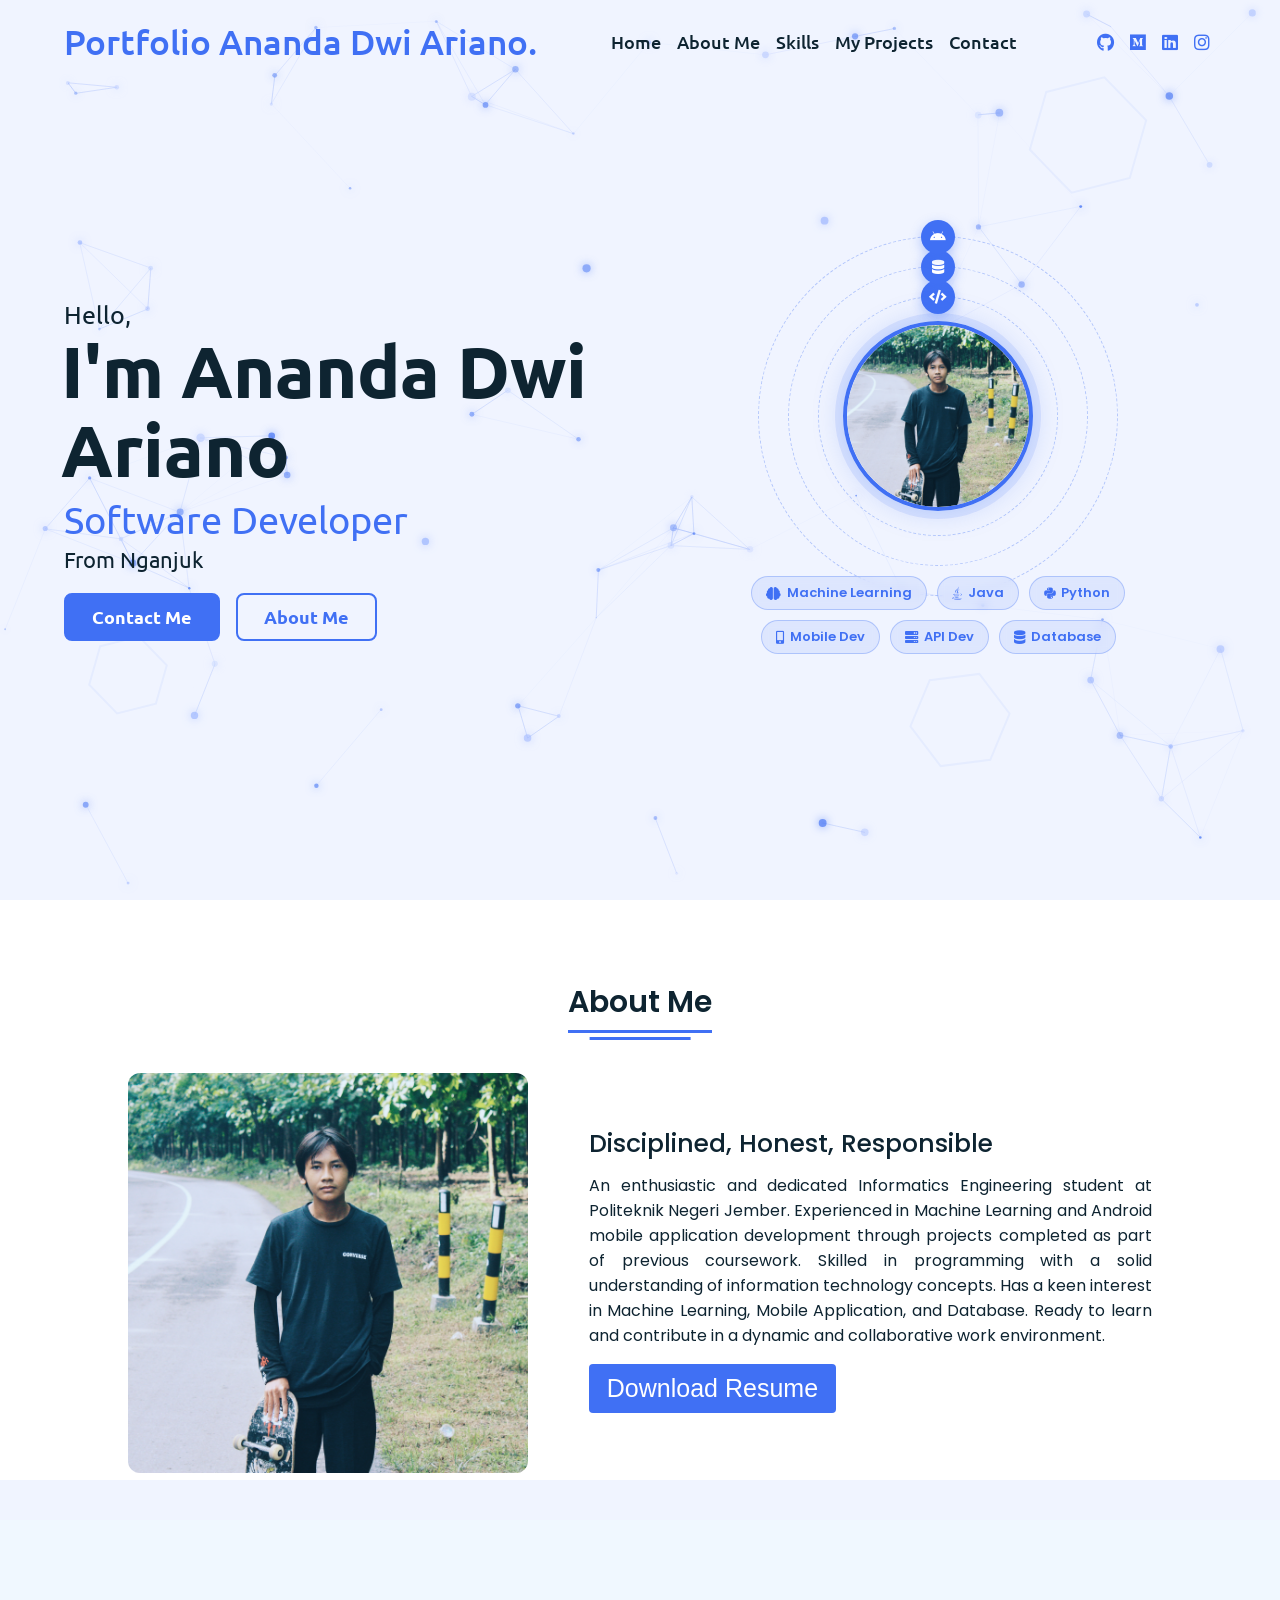
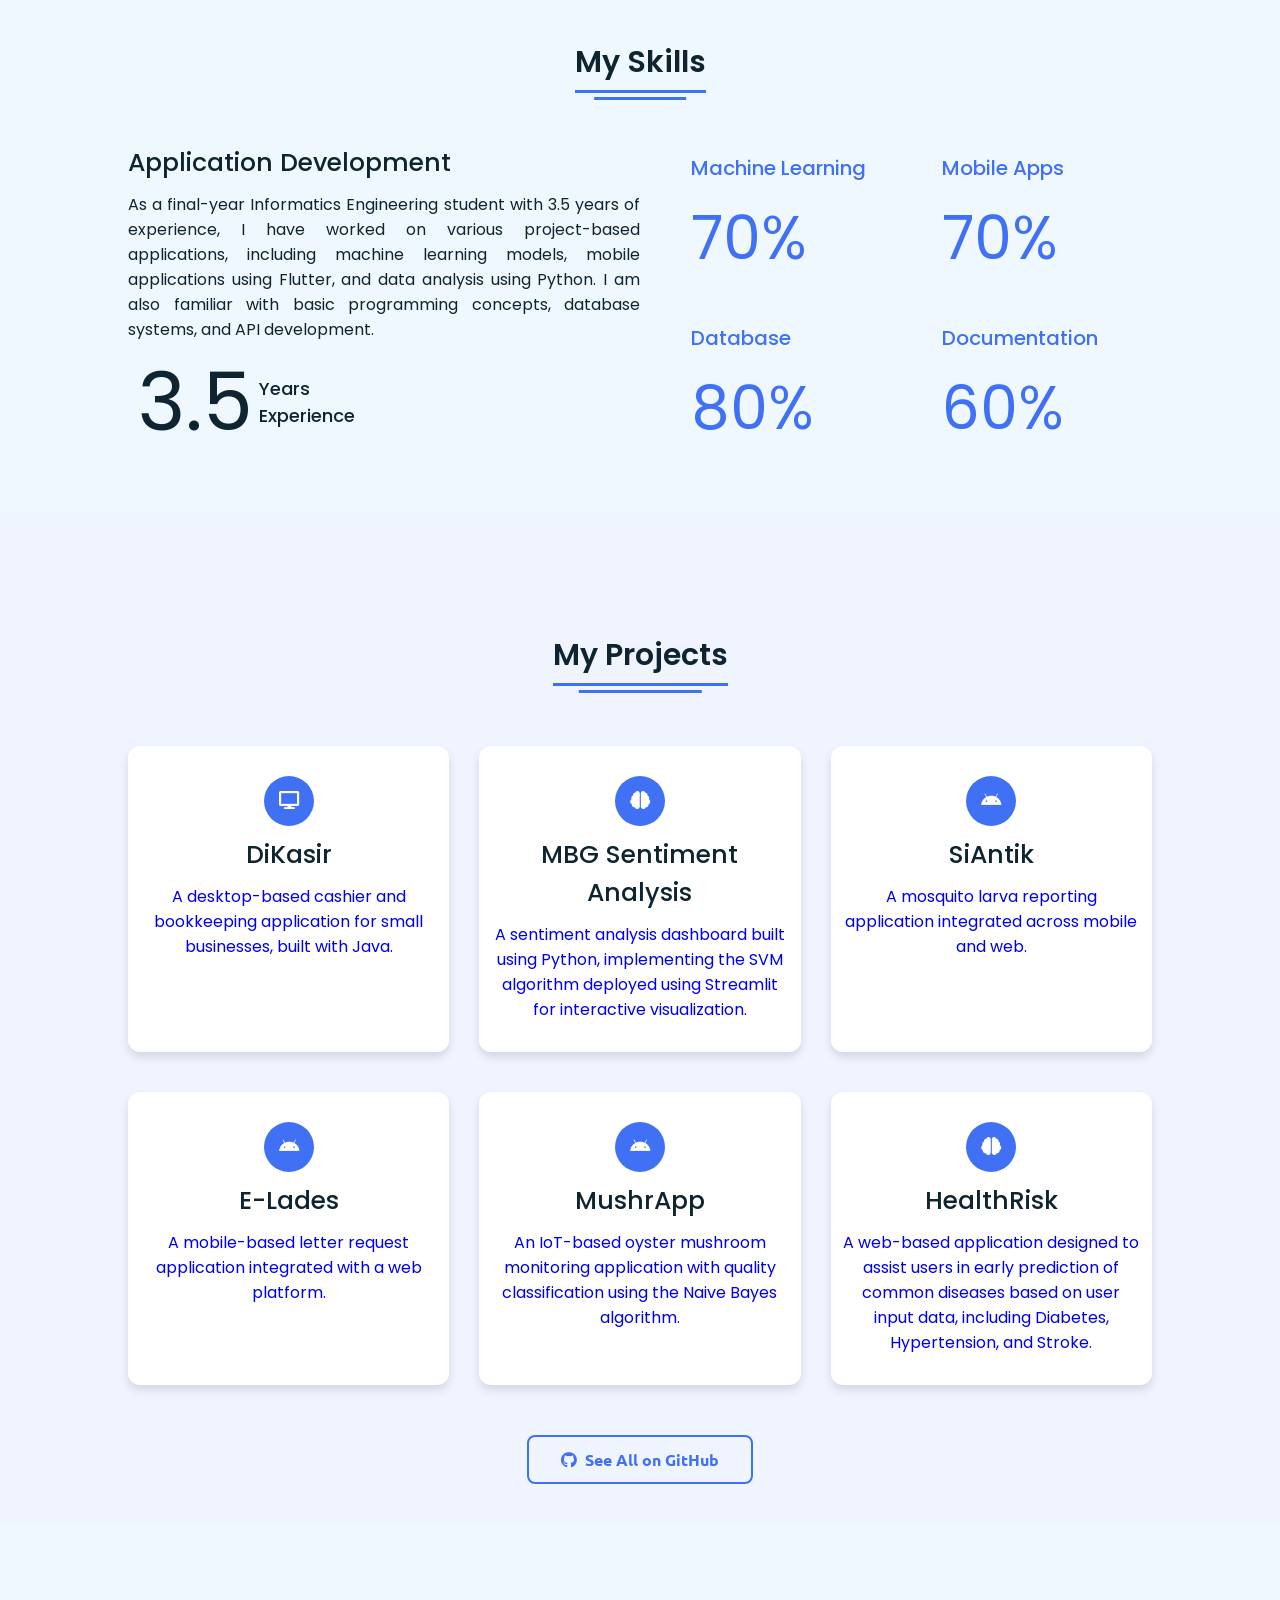
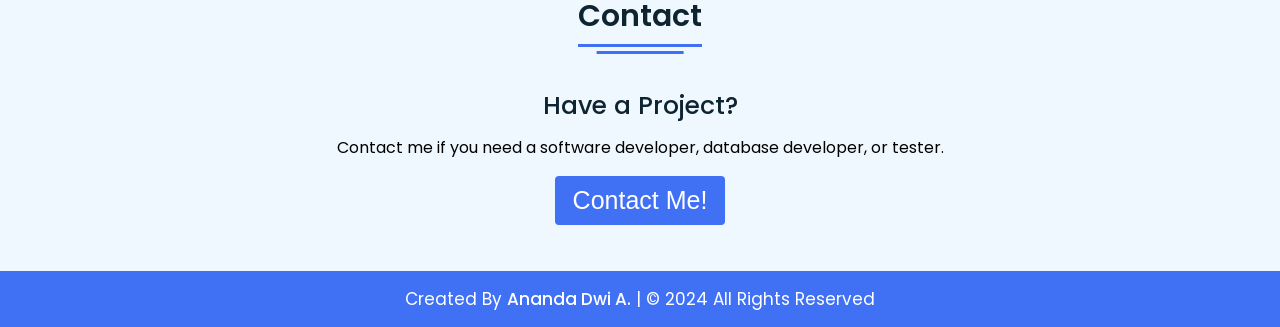
==== commit 580f447d: "link cv" ====
--- a/index.html
+++ b/index.html
@@ -113,7 +113,7 @@
               and collaborative work environment.
             </p>
             <div class="button">
-              <a href="https://drive.google.com/file/d/16pSQkwzEPmKwWg3TVnpODk_J-hw-pzIH/view?usp=drive_link" target="_blank"><button>Download Resume</button></a>
+              <a href="https://drive.google.com/file/d/1ImnqStEMnMoH6bNqAuE1CFxw1wySn4ot/view?usp=sharing" target="_blank"><button>Download Resume</button></a>
             </div>           
           </div>
         </div>
